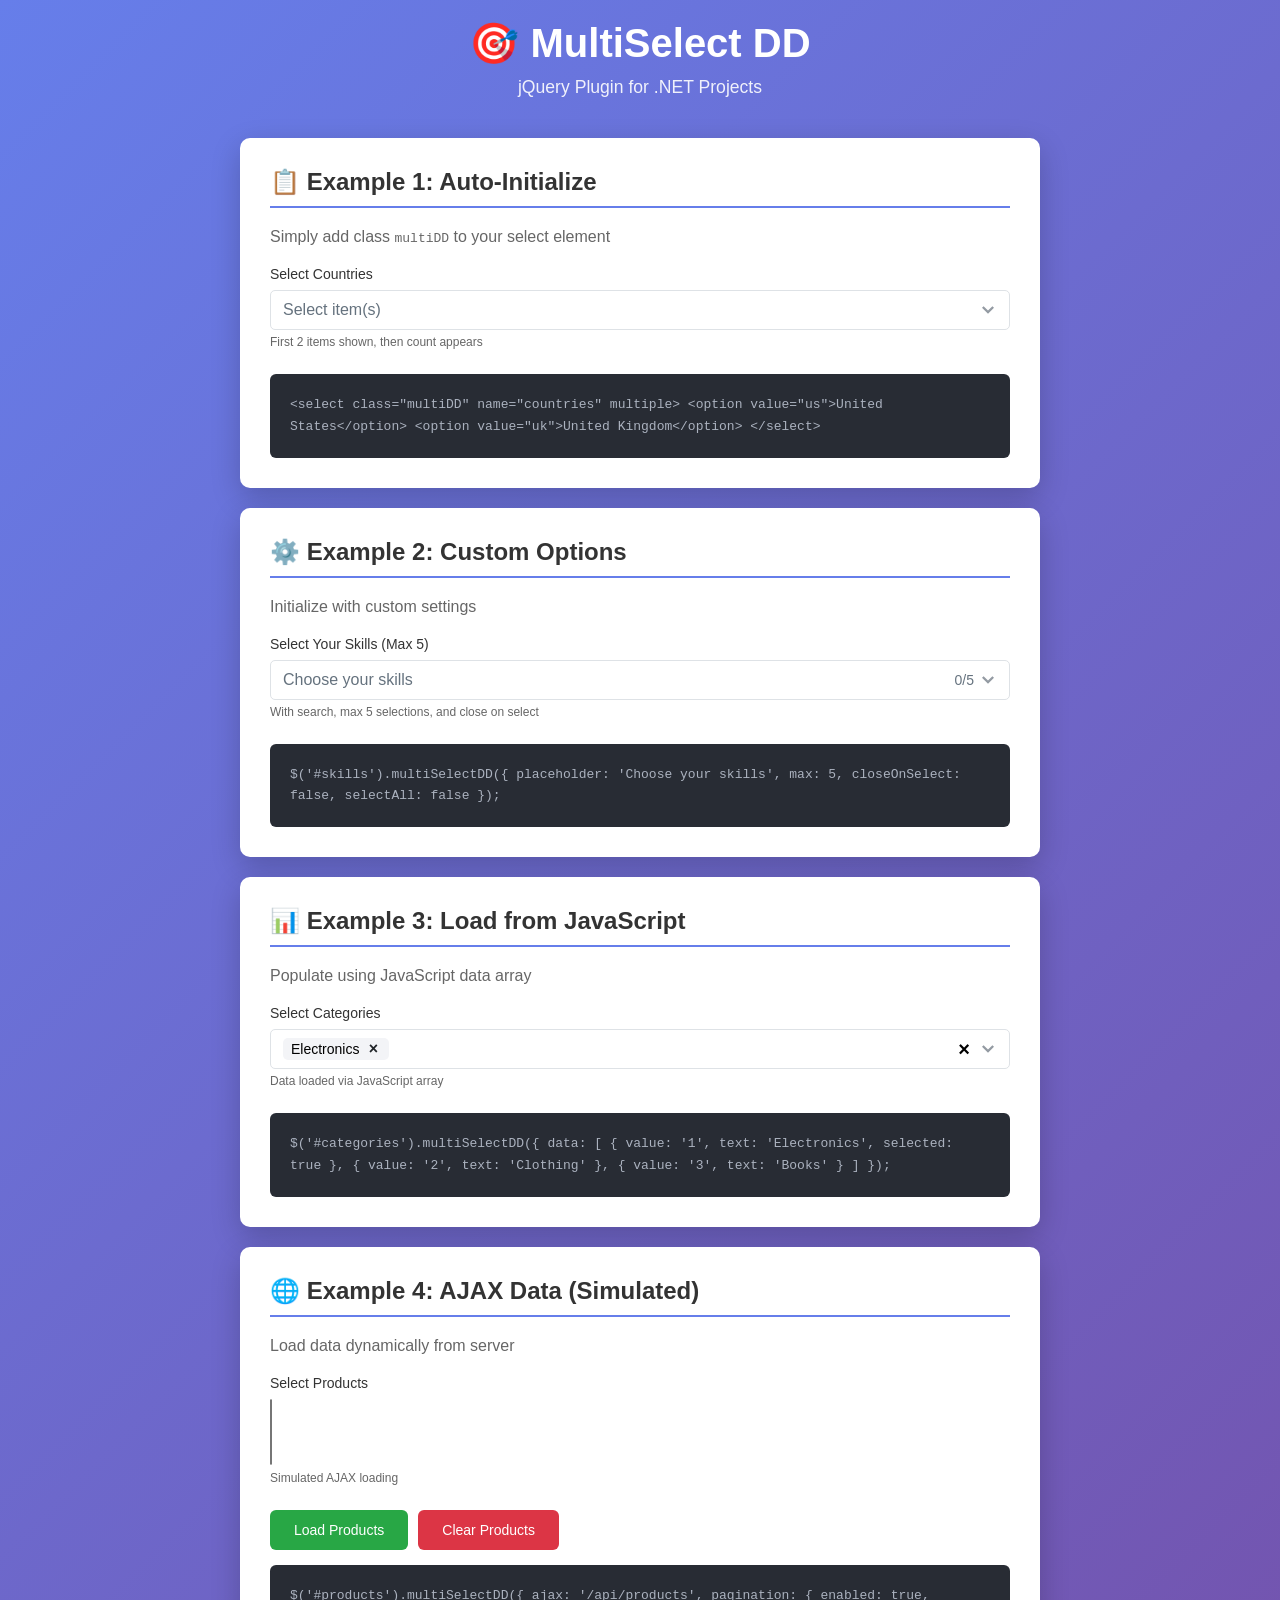
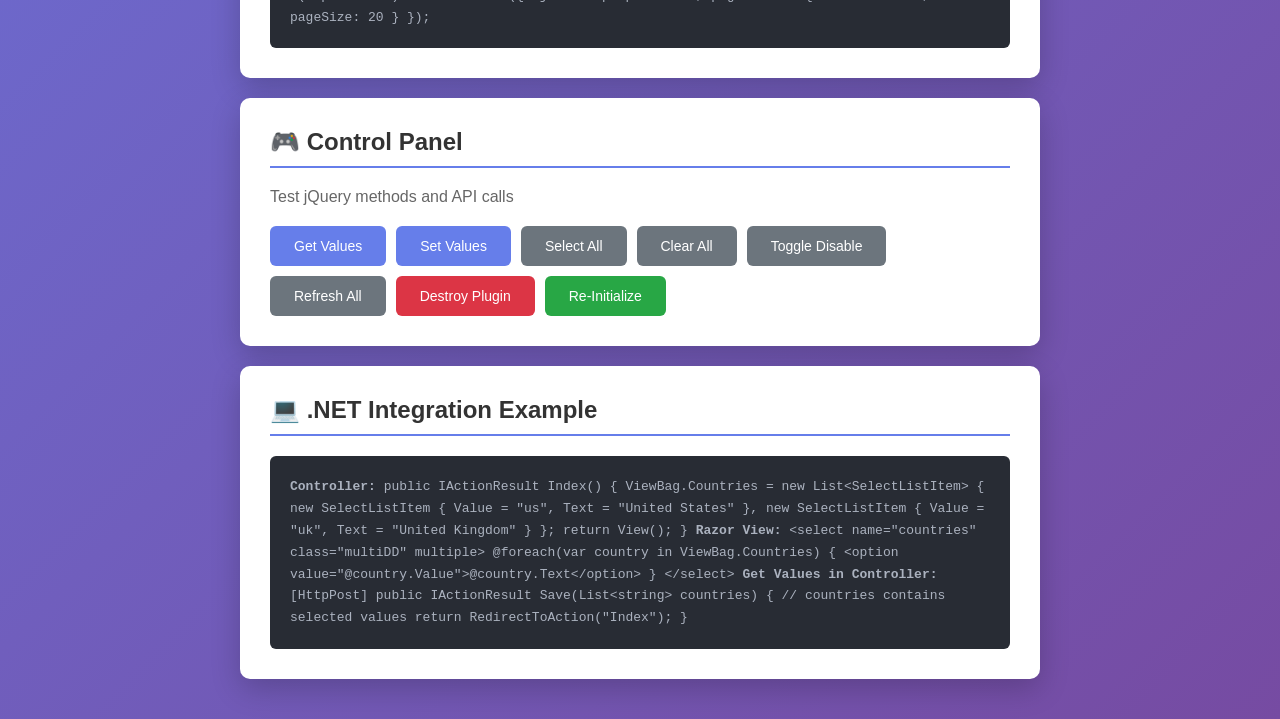
==== index.html @ 59965047 "Rename Index.html to index.html" ====
<!DOCTYPE html>
<html lang="en">
<head>
    <meta charset="UTF-8">
    <meta name="viewport" content="width=device-width, initial-scale=1.0">
    <title>MultiSelect DD - Demo</title>
    
    <!-- jQuery -->
    <script src="https://code.jquery.com/jquery-3.6.0.min.js"></script>
    
    <!-- MultiSelect DD CSS -->
    <link rel="stylesheet" href="multidd_css_file.css">
    
    <style>
        * {
            box-sizing: border-box;
            margin: 0;
            padding: 0;
        }
        
        body {
            font-family: 'Segoe UI', Tahoma, Geneva, Verdana, sans-serif;
            background: linear-gradient(135deg, #667eea 0%, #764ba2 100%);
            min-height: 100vh;
            padding: 20px;
        }
        
        .container {
            max-width: 800px;
            margin: 0 auto;
        }
        
        .header {
            text-align: center;
            color: white;
            margin-bottom: 40px;
        }
        
        .header h1 {
            font-size: 2.5rem;
            margin-bottom: 10px;
        }
        
        .header p {
            font-size: 1.1rem;
            opacity: 0.9;
        }
        
        .demo-card {
            background: white;
            border-radius: 10px;
            padding: 30px;
            margin-bottom: 20px;
            box-shadow: 0 10px 30px rgba(0, 0, 0, 0.2);
        }
        
        .demo-card h2 {
            color: #333;
            margin-bottom: 20px;
            font-size: 1.5rem;
            border-bottom: 2px solid #667eea;
            padding-bottom: 10px;
        }
        
        .form-group {
            margin-bottom: 25px;
        }
        
        .form-group label {
            display: block;
            margin-bottom: 8px;
            color: #333;
            font-weight: 500;
            font-size: 14px;
        }
        
        .form-group small {
            display: block;
            margin-top: 5px;
            color: #666;
            font-size: 12px;
        }
        
        .btn-group {
            display: flex;
            gap: 10px;
            flex-wrap: wrap;
            margin-top: 20px;
        }
        
        .btn {
            padding: 12px 24px;
            border: none;
            border-radius: 6px;
            cursor: pointer;
            font-size: 14px;
            font-weight: 500;
            transition: all 0.3s ease;
        }
        
        .btn-primary {
            background: #667eea;
            color: white;
        }
        
        .btn-primary:hover {
            background: #5568d3;
            transform: translateY(-2px);
            box-shadow: 0 4px 12px rgba(102, 126, 234, 0.4);
        }
        
        .btn-secondary {
            background: #6c757d;
            color: white;
        }
        
        .btn-secondary:hover {
            background: #5a6268;
            transform: translateY(-2px);
        }
        
        .btn-success {
            background: #28a745;
            color: white;
        }
        
        .btn-success:hover {
            background: #218838;
            transform: translateY(-2px);
        }
        
        .btn-danger {
            background: #dc3545;
            color: white;
        }
        
        .btn-danger:hover {
            background: #c82333;
            transform: translateY(-2px);
        }
        
        .result-box {
            background: #f8f9fa;
            border-left: 4px solid #667eea;
            padding: 15px;
            margin-top: 20px;
            border-radius: 4px;
            display: none;
        }
        
        .result-box.show {
            display: block;
            animation: slideIn 0.3s ease;
        }
        
        @keyframes slideIn {
            from {
                opacity: 0;
                transform: translateY(-10px);
            }
            to {
                opacity: 1;
                transform: translateY(0);
            }
        }
        
        .result-box h4 {
            color: #333;
            margin-bottom: 10px;
            font-size: 16px;
        }
        
        .result-box pre {
            background: white;
            padding: 10px;
            border-radius: 4px;
            overflow-x: auto;
            font-size: 13px;
            color: #333;
        }
        
        .code-example {
            background: #282c34;
            color: #abb2bf;
            padding: 20px;
            border-radius: 6px;
            overflow-x: auto;
            margin-top: 15px;
        }
        
        .code-example code {
            font-family: 'Courier New', monospace;
            font-size: 13px;
            line-height: 1.6;
        }
        
        @media (max-width: 768px) {
            .header h1 {
                font-size: 2rem;
            }
            
            .demo-card {
                padding: 20px;
            }
            
            .btn-group {
                flex-direction: column;
            }
            
            .btn {
                width: 100%;
            }
        }
    </style>
</head>
<body>
    <div class="container">
        <div class="header">
            <h1>🎯 MultiSelect DD</h1>
            <p>jQuery Plugin for .NET Projects</p>
        </div>

        <!-- Example 1: Auto-Initialize -->
        <div class="demo-card">
            <h2>📋 Example 1: Auto-Initialize</h2>
            <p style="color: #666; margin-bottom: 20px;">Simply add class <code>multiDD</code> to your select element</p>
            
            <div class="form-group">
                <label for="countries">Select Countries</label>
                <select id="countries" name="countries" class="multiDD" multiple>
                    <option value="us">United States</option>
                    <option value="uk">United Kingdom</option>
                    <option value="ca">Canada</option>
                    <option value="au">Australia</option>
                    <option value="de">Germany</option>
                    <option value="fr">France</option>
                    <option value="jp">Japan</option>
                    <option value="cn">China</option>
                    <option value="in">India</option>
                    <option value="br">Brazil</option>
                </select>
                <small>First 2 items shown, then count appears</small>
            </div>
            
            <div class="code-example">
                <code>&lt;select class="multiDD" name="countries" multiple&gt;
    &lt;option value="us"&gt;United States&lt;/option&gt;
    &lt;option value="uk"&gt;United Kingdom&lt;/option&gt;
&lt;/select&gt;</code>
            </div>
        </div>

        <!-- Example 2: Manual Initialize with Options -->
        <div class="demo-card">
            <h2>⚙️ Example 2: Custom Options</h2>
            <p style="color: #666; margin-bottom: 20px;">Initialize with custom settings</p>
            
            <div class="form-group">
                <label for="skills">Select Your Skills (Max 5)</label>
                <select id="skills" name="skills" multiple>
                    <option value="js">JavaScript</option>
                    <option value="cs">C# / .NET</option>
                    <option value="py">Python</option>
                    <option value="java">Java</option>
                    <option value="php">PHP</option>
                    <option value="ruby">Ruby</option>
                    <option value="go">Go</option>
                    <option value="rust">Rust</option>
                    <option value="swift">Swift</option>
                    <option value="kotlin">Kotlin</option>
                </select>
                <small>With search, max 5 selections, and close on select</small>
            </div>
            
            <div class="code-example">
                <code>$('#skills').multiSelectDD({
    placeholder: 'Choose your skills',
    max: 5,
    closeOnSelect: false,
    selectAll: false
});</code>
            </div>
        </div>

        <!-- Example 3: With Data Array -->
        <div class="demo-card">
            <h2>📊 Example 3: Load from JavaScript</h2>
            <p style="color: #666; margin-bottom: 20px;">Populate using JavaScript data array</p>
            
            <div class="form-group">
                <label for="categories">Select Categories</label>
                <select id="categories" name="categories" multiple></select>
                <small>Data loaded via JavaScript array</small>
            </div>
            
            <div class="code-example">
                <code>$('#categories').multiSelectDD({
    data: [
        { value: '1', text: 'Electronics', selected: true },
        { value: '2', text: 'Clothing' },
        { value: '3', text: 'Books' }
    ]
});</code>
            </div>
        </div>

        <!-- Example 4: AJAX Simulation -->
        <div class="demo-card">
            <h2>🌐 Example 4: AJAX Data (Simulated)</h2>
            <p style="color: #666; margin-bottom: 20px;">Load data dynamically from server</p>
            
            <div class="form-group">
                <label for="products">Select Products</label>
                <select id="products" name="products" multiple></select>
                <small>Simulated AJAX loading</small>
            </div>
            
            <div class="btn-group">
                <button class="btn btn-success" onclick="loadProducts()">Load Products</button>
                <button class="btn btn-danger" onclick="clearProducts()">Clear Products</button>
            </div>
            
            <div class="code-example">
                <code>$('#products').multiSelectDD({
    ajax: '/api/products',
    pagination: {
        enabled: true,
        pageSize: 20
    }
});</code>
            </div>
        </div>

        <!-- Control Panel -->
        <div class="demo-card">
            <h2>🎮 Control Panel</h2>
            <p style="color: #666; margin-bottom: 20px;">Test jQuery methods and API calls</p>
            
            <div class="btn-group">
                <button class="btn btn-primary" onclick="getValues()">Get Values</button>
                <button class="btn btn-primary" onclick="setValues()">Set Values</button>
                <button class="btn btn-secondary" onclick="selectAll()">Select All</button>
                <button class="btn btn-secondary" onclick="clearAll()">Clear All</button>
                <button class="btn btn-secondary" onclick="toggleDisable()">Toggle Disable</button>
                <button class="btn btn-secondary" onclick="refreshDropdowns()">Refresh All</button>
                <button class="btn btn-danger" onclick="destroyAll()">Destroy Plugin</button>
                <button class="btn btn-success" onclick="reinitialize()">Re-Initialize</button>
            </div>
            
            <div id="result" class="result-box">
                <h4>📤 Output:</h4>
                <pre id="result-content"></pre>
            </div>
        </div>

        <!-- .NET Integration Example -->
        <div class="demo-card">
            <h2>💻 .NET Integration Example</h2>
            
            <div class="code-example">
                <code><strong>Controller:</strong>
public IActionResult Index()
{
    ViewBag.Countries = new List&lt;SelectListItem&gt;
    {
        new SelectListItem { Value = "us", Text = "United States" },
        new SelectListItem { Value = "uk", Text = "United Kingdom" }
    };
    return View();
}

<strong>Razor View:</strong>
&lt;select name="countries" class="multiDD" multiple&gt;
    @foreach(var country in ViewBag.Countries)
    {
        &lt;option value="@country.Value"&gt;@country.Text&lt;/option&gt;
    }
&lt;/select&gt;

<strong>Get Values in Controller:</strong>
[HttpPost]
public IActionResult Save(List&lt;string&gt; countries)
{
    // countries contains selected values
    return RedirectToAction("Index");
}</code>
            </div>
        </div>
    </div>

    <!-- MultiSelect DD JS -->
    <script src="multidd_js_file.js"></script>
    
    <script>
        // Example 2: Manual initialization with custom options
        $('#skills').multiSelectDD({
            placeholder: 'Choose your skills',
            max: 5,
            closeOnSelect: false,
            selectAll: false,
            onMaxReached: function(max) {
                alert('You can only select up to ' + max + ' skills!');
            }
        });

        // Example 3: Load from data array
        $('#categories').multiSelectDD({
            placeholder: 'Select categories',
            data: [
                { value: '1', text: 'Electronics', selected: true },
                { value: '2', text: 'Clothing', selected: false },
                { value: '3', text: 'Books', selected: false },
                { value: '4', text: 'Home & Garden', selected: false },
                { value: '5', text: 'Sports & Outdoors', selected: false },
                { value: '6', text: 'Toys & Games', selected: false }
            ]
        });

        // Example 4: AJAX simulation
        function loadProducts() {
            // Simulate AJAX response
            const products = [
                { value: 'p1', text: 'Laptop' },
                { value: 'p2', text: 'Mouse' },
                { value: 'p3', text: 'Keyboard' },
                { value: 'p4', text: 'Monitor' },
                { value: 'p5', text: 'Headphones' },
                { value: 'p6', text: 'Webcam' },
                { value: 'p7', text: 'USB Cable' },
                { value: 'p8', text: 'External HDD' }
            ];

            $('#products').multiSelectDD({
                placeholder: 'Select products',
                data: products,
                search: true
            });
        }

        function clearProducts() {
            $('#products').multiSelectDD('destroy');
            $('#products').empty();
        }

        // Control Panel Functions
        function getValues() {
            const countries = $('#countries').val();
            const skills = $('#skills').val();
            const categories = $('#categories').val();
            const products = $('#products').val();

            const output = {
                countries: countries,
                skills: skills,
                categories: categories,
                products: products
            };

            $('#result-content').text(JSON.stringify(output, null, 2));
            $('#result').addClass('show');
        }

        function setValues() {
            $('#countries').val(['us', 'uk', 'ca']);
            $('#skills').multiSelectDD('val', ['js', 'cs', 'py']);
            $('#categories').multiSelectDD('val', ['1', '2']);
            
            $('#result-content').text('Values set programmatically!\n\nCountries: us, uk, ca\nSkills: js, cs, py\nCategories: 1, 2');
            $('#result').addClass('show');
        }

        function selectAll() {
            $('#countries').multiSelectDD('selectAll');
            $('#result-content').text('All options selected in Countries dropdown');
            $('#result').addClass('show');
        }

        function clearAll() {
            $('#countries').multiSelectDD('clear');
            $('#skills').multiSelectDD('clear');
            $('#categories').multiSelectDD('clear');
            $('#products').multiSelectDD('clear');
            
            $('#result-content').text('All dropdowns cleared');
            $('#result').addClass('show');
        }

        let isDisabled = false;
        function toggleDisable() {
            isDisabled = !isDisabled;
            
            if (isDisabled) {
                $('#countries').multiSelectDD('disable');
                $('#skills').multiSelectDD('disable');
                $('#result-content').text('Dropdowns disabled');
            } else {
                $('#countries').multiSelectDD('enable');
                $('#skills').multiSelectDD('enable');
                $('#result-content').text('Dropdowns enabled');
            }
            $('#result').addClass('show');
        }

        function refreshDropdowns() {
            $('#countries').multiSelectDD('refresh');
            $('#skills').multiSelectDD('refresh');
            $('#categories').multiSelectDD('refresh');
            
            $('#result-content').text('All dropdowns refreshed');
            $('#result').addClass('show');
        }

        function destroyAll() {
            $('#countries').multiSelectDD('destroy');
            $('#skills').multiSelectDD('destroy');
            $('#categories').multiSelectDD('destroy');
            $('#products').multiSelectDD('destroy');
            
            $('#result-content').text('Plugin destroyed. Click "Re-Initialize" to restore.');
            $('#result').addClass('show');
        }

        function reinitialize() {
            // Re-initialize with class
            $('.multiDD').multiSelectDD();
            
            // Re-initialize skills with options
            $('#skills').multiSelectDD({
                placeholder: 'Choose your skills',
                max: 5,
                selectAll: false
            });
            
            // Re-initialize categories with data
            $('#categories').multiSelectDD({
                data: [
                    { value: '1', text: 'Electronics', selected: true },
                    { value: '2', text: 'Clothing' },
                    { value: '3', text: 'Books' },
                    { value: '4', text: 'Home & Garden' },
                    { value: '5', text: 'Sports & Outdoors' },
                    { value: '6', text: 'Toys & Games' }
                ]
            });
            
            $('#result-content').text('Plugin re-initialized successfully!');
            $('#result').addClass('show');
        }

        // Event listeners
        $('#countries').on('change', function() {
            console.log('Countries changed:', $(this).val());
        });

        $('#skills').on('change', function() {
            console.log('Skills changed:', $(this).val());
        });
    </script>
</body>
</html>
---- multidd_css_file.css ----
/**
 * MultiSelect DD Stylesheet
 * Version: 1.0.0
 * 
 * Customizable via CSS variables
 */

:root {
    /* Spacing */
    --multidd-spacing-small: 5px;
    --multidd-spacing-medium: 7px;
    --multidd-spacing-large: 12px;
    
    /* Typography */
    --multidd-font-size: 12px;
    --multidd-font-size-large: 14px;
    --multidd-font-size-larger: 16px;
    --multidd-line-height: 16px;
    --multidd-line-height-larger: 20px;
    
    /* Colors */
    --multidd-primary-color: #40c979;
    --multidd-text-color-dark: #212529;
    --multidd-text-color: #585858;
    --multidd-text-color-light: #65727e;
    --multidd-border-color: #bebebe;
    --multidd-border-color-light: #f1f3f5;
    
    /* Input */
    --multidd-input-placeholder: #65727e;
    --multidd-input-background: #e9e9ed;
    --multidd-input-border: #dee2e6;
    --multidd-input-border-active: #c1c9d0;
    --multidd-input-border-invalid: #e44e4e;
    --multidd-input-outline-invalid: rgba(219, 138, 138, 0.5);
    --multidd-input-disabled: #f7f7f7;
    --multidd-input-min-height: 40px;
    
    /* Dropdown */
    --multidd-options-height: 40dvh;
    --multidd-option-background: #f3f4f7;
    --multidd-border-radius: 5px;
    
    /* Icons & Checkboxes */
    --multidd-icon-size: 12px;
    --multidd-checkbox-size: 16px;
    --multidd-checkbox-radius: 4px;
    --multidd-checkbox-border: #ced4da;
    --multidd-checkbox-background: #fff;
    --multidd-checkbox-active: #fff;
    --multidd-checkbox-thickness: 2px;
}

/* Container */
.multidd-container {
    display: flex;
    box-sizing: border-box;
    flex-direction: column;
    position: relative;
    width: 100%;
    user-select: none;
}

/* Header */
.multidd-header {
    display: flex;
    flex-wrap: wrap;
    box-sizing: border-box;
    align-items: center;
    border: 1px solid var(--multidd-input-border);
    border-radius: var(--multidd-border-radius);
    padding: var(--multidd-spacing-medium) var(--multidd-spacing-large);
    padding-right: 35px;
    overflow: hidden;
    gap: var(--multidd-spacing-medium);
    min-height: var(--multidd-input-min-height);
    cursor: pointer;
    background: #fff;
    position: relative;
    outline: none;
    transition: border-color 0.2s ease;
}

.multidd-header::after {
    content: "";
    display: block;
    position: absolute;
    top: 50%;
    right: 15px;
    transform: translateY(-50%);
    background-image: url("data:image/svg+xml,%3Csvg xmlns='http://www.w3.org/2000/svg' fill='%23949ba3' viewBox='0 0 16 16'%3E%3Cpath d='M8 13.1l-8-8 2.1-2.2 5.9 5.9 5.9-5.9 2.1 2.2z'/%3E%3C/svg%3E");
    height: var(--multidd-icon-size);
    width: var(--multidd-icon-size);
    transition: transform 0.2s ease;
}

.multidd-header:hover {
    border-color: var(--multidd-input-border-active);
}

.multidd-header.multidd-active {
    border-color: var(--multidd-input-border-active);
}

.multidd-header.multidd-active::after {
    transform: translateY(-50%) rotate(180deg);
}

.multidd-header.multidd-active + .multidd-dropdown {
    display: flex;
}

/* Placeholder */
.multidd-placeholder {
    color: var(--multidd-text-color-light);
    font-size: var(--multidd-font-size-larger);
}

/* Selected Items Display */
.multidd-selected-item {
    display: inline-flex;
    align-items: center;
    background-color: var(--multidd-option-background);
    font-size: var(--multidd-font-size-large);
    padding: 3px 8px;
    border-radius: var(--multidd-border-radius);
    line-height: var(--multidd-line-height);
    gap: 6px;
    position: relative;
}

.multidd-item-text {
    display: inline-block;
}

.multidd-item-close {
    display: inline-flex;
    align-items: center;
    justify-content: center;
    width: 16px;
    height: 16px;
    border-radius: 50%;
    background-color: rgba(0, 0, 0, 0);
    color: var(--multidd-text-color-dark);
    font-size: 16px;
    line-height: 1;
    cursor: pointer;
    transition: all 0.2s ease;
    font-weight: bold;
}

.multidd-item-close:hover {
    background-color: rgba(0, 0, 0, 0.2); 
    transform: scale(1.1);
}

.multidd-count {
    display: inline-flex;
    align-items: center;
    background-color: var(--multidd-option-background);
    font-size: var(--multidd-font-size-large);
    padding: 3px var(--multidd-spacing-small);
    border-radius: var(--multidd-border-radius);
    color: var(--multidd-text-color-dark);
}

.multidd-max-indicator {
    margin-left: auto;
    font-size: var(--multidd-font-size-large);
    color: var(--multidd-text-color-light);
}

/* Clear All Button */
.multidd-clear-all {
    display: inline-flex;
    align-items: center;
    justify-content: center;
    margin-left: auto;
    width: 20px;
    height: 20px;
    border-radius: 50%;
    background-color: rgba(220, 53, 70, 0);
    color: #000000;
    font-size: 20px;
    line-height: 1;
    cursor: pointer;
    transition: all 0.2s ease;
    font-weight: bold;
}

.multidd-clear-all:hover {
    /* background-color: #dc3545;
    color: white; */
    transform: scale(1.1);
}

/* Dropdown */
.multidd-dropdown {
    display: none;
    flex-direction: column;
    position: absolute;
    top: 100%;
    left: 0;
    right: 0;
    z-index: 9999;
    margin-top: var(--multidd-spacing-small);
    padding: var(--multidd-spacing-small);
    background-color: #fff;
    border-radius: var(--multidd-border-radius);
    box-shadow: 0 4px 12px rgba(0, 0, 0, 0.15);
    max-height: var(--multidd-options-height);
    overflow-y: auto;
    overflow-x: hidden;
    box-sizing: border-box;
}

/* Scrollbar styling */
.multidd-dropdown::-webkit-scrollbar {
    width: 6px;
}

.multidd-dropdown::-webkit-scrollbar-track {
    background: #f0f1f3;
    border-radius: 3px;
}

.multidd-dropdown::-webkit-scrollbar-thumb {
    background: #cdcfd1;
    border-radius: 3px;
}

.multidd-dropdown::-webkit-scrollbar-thumb:hover {
    background: #b2b6b9;
}

/* Search Input */
.multidd-search {
    padding: var(--multidd-spacing-medium) var(--multidd-spacing-large);
    border: 1px solid var(--multidd-input-border);
    border-radius: var(--multidd-border-radius);
    margin: 10px 10px 5px 10px;
    width: calc(100% - 20px);
    outline: none;
    font-size: var(--multidd-font-size-larger);
    box-sizing: border-box;
    transition: border-color 0.2s ease;
}

.multidd-search:focus {
    border-color: var(--multidd-input-border-active);
}

.multidd-search::placeholder {
    color: var(--multidd-text-color-light);
}

.multidd-search:disabled {
    background-color: var(--multidd-input-disabled);
    cursor: not-allowed;
}

/* Options List */
.multidd-options-list {
    display: flex;
    flex-direction: column;
}

/* Option Item */
.multidd-option,
.multidd-select-all {
    display: flex;
    align-items: center;
    padding: var(--multidd-spacing-large);
    border-radius: var(--multidd-border-radius);
    cursor: pointer;
    font-size: var(--multidd-font-size-larger);
    color: var(--multidd-text-color-dark);
    transition: background-color 0.15s ease;
    box-sizing: border-box;
}

.multidd-option:hover,
.multidd-select-all:hover {
    background-color: var(--multidd-option-background);
}

/* Checkbox */
.multidd-checkbox {
    background: var(--multidd-checkbox-background);
    margin-right: var(--multidd-spacing-large);
    height: var(--multidd-checkbox-size);
    width: var(--multidd-checkbox-size);
    min-width: var(--multidd-checkbox-size);
    border: 1px solid var(--multidd-checkbox-border);
    border-radius: var(--multidd-checkbox-radius);
    position: relative;
    transition: all 0.2s ease;
}

.multidd-option.multidd-selected .multidd-checkbox,
.multidd-select-all.multidd-selected .multidd-checkbox {
    border-color: var(--multidd-primary-color);
    background-color: var(--multidd-primary-color);
}

.multidd-option.multidd-selected .multidd-checkbox::after,
.multidd-select-all.multidd-selected .multidd-checkbox::after {
    content: "";
    display: block;
    position: absolute;
    width: calc(var(--multidd-checkbox-size) / 4);
    height: calc(var(--multidd-checkbox-size) / 2);
    border: solid var(--multidd-checkbox-active);
    border-width: 0 var(--multidd-checkbox-thickness) var(--multidd-checkbox-thickness) 0;
    transform: rotate(45deg);
    top: 2px;
    left: 5px;
}

/* Option Text */
.multidd-option-text {
    flex: 1;
    overflow: hidden;
    text-overflow: ellipsis;
    white-space: nowrap;
    box-sizing: border-box;
    color: inherit;
    line-height: var(--multidd-line-height);
}

.multidd-option.multidd-selected .multidd-option-text,
.multidd-select-all.multidd-selected .multidd-option-text {
    color: var(--multidd-text-color-dark);
    font-weight: 500;
}

/* Select All */
.multidd-select-all {
    border-bottom: 1px solid var(--multidd-border-color-light);
    border-radius: 0;
    margin-bottom: 5px;
    font-weight: 500;
}

/* Loading State */
.multidd-loading {
    text-align: center;
    padding: var(--multidd-spacing-large);
    color: var(--multidd-text-color-light);
    font-size: var(--multidd-font-size-large);
}

/* Disabled State */
.multidd-container.multidd-disabled {
    opacity: 0.6;
    pointer-events: none;
    cursor: not-allowed;
}

.multidd-container.multidd-disabled .multidd-header {
    background-color: var(--multidd-input-disabled);
    cursor: not-allowed;
}

/* Invalid State */
.multidd-container.multidd-invalid .multidd-header {
    border-color: var(--multidd-input-border-invalid);
    outline: var(--multidd-input-outline-invalid) solid 1px;
}

/* Responsive */
@media (max-width: 768px) {
    .multidd-dropdown {
        max-height: 50dvh;
    }
    
    .multidd-option,
    .multidd-select-all {
        padding: 10px;
    }
}

/* Focus Styles for Accessibility */
.multidd-header:focus {
    outline: 2px solid var(--multidd-primary-color);
    outline-offset: 2px;
}

.multidd-search:focus {
    outline: 2px solid var(--multidd-primary-color);
    outline-offset: -1px;
}

/* Animation */
@keyframes multidd-fade-in {
    from {
        opacity: 0;
        transform: translateY(-10px);
    }
    to {
        opacity: 1;
        transform: translateY(0);
    }
}

.multidd-header.multidd-active + .multidd-dropdown {
    animation: multidd-fade-in 0.2s ease;
}
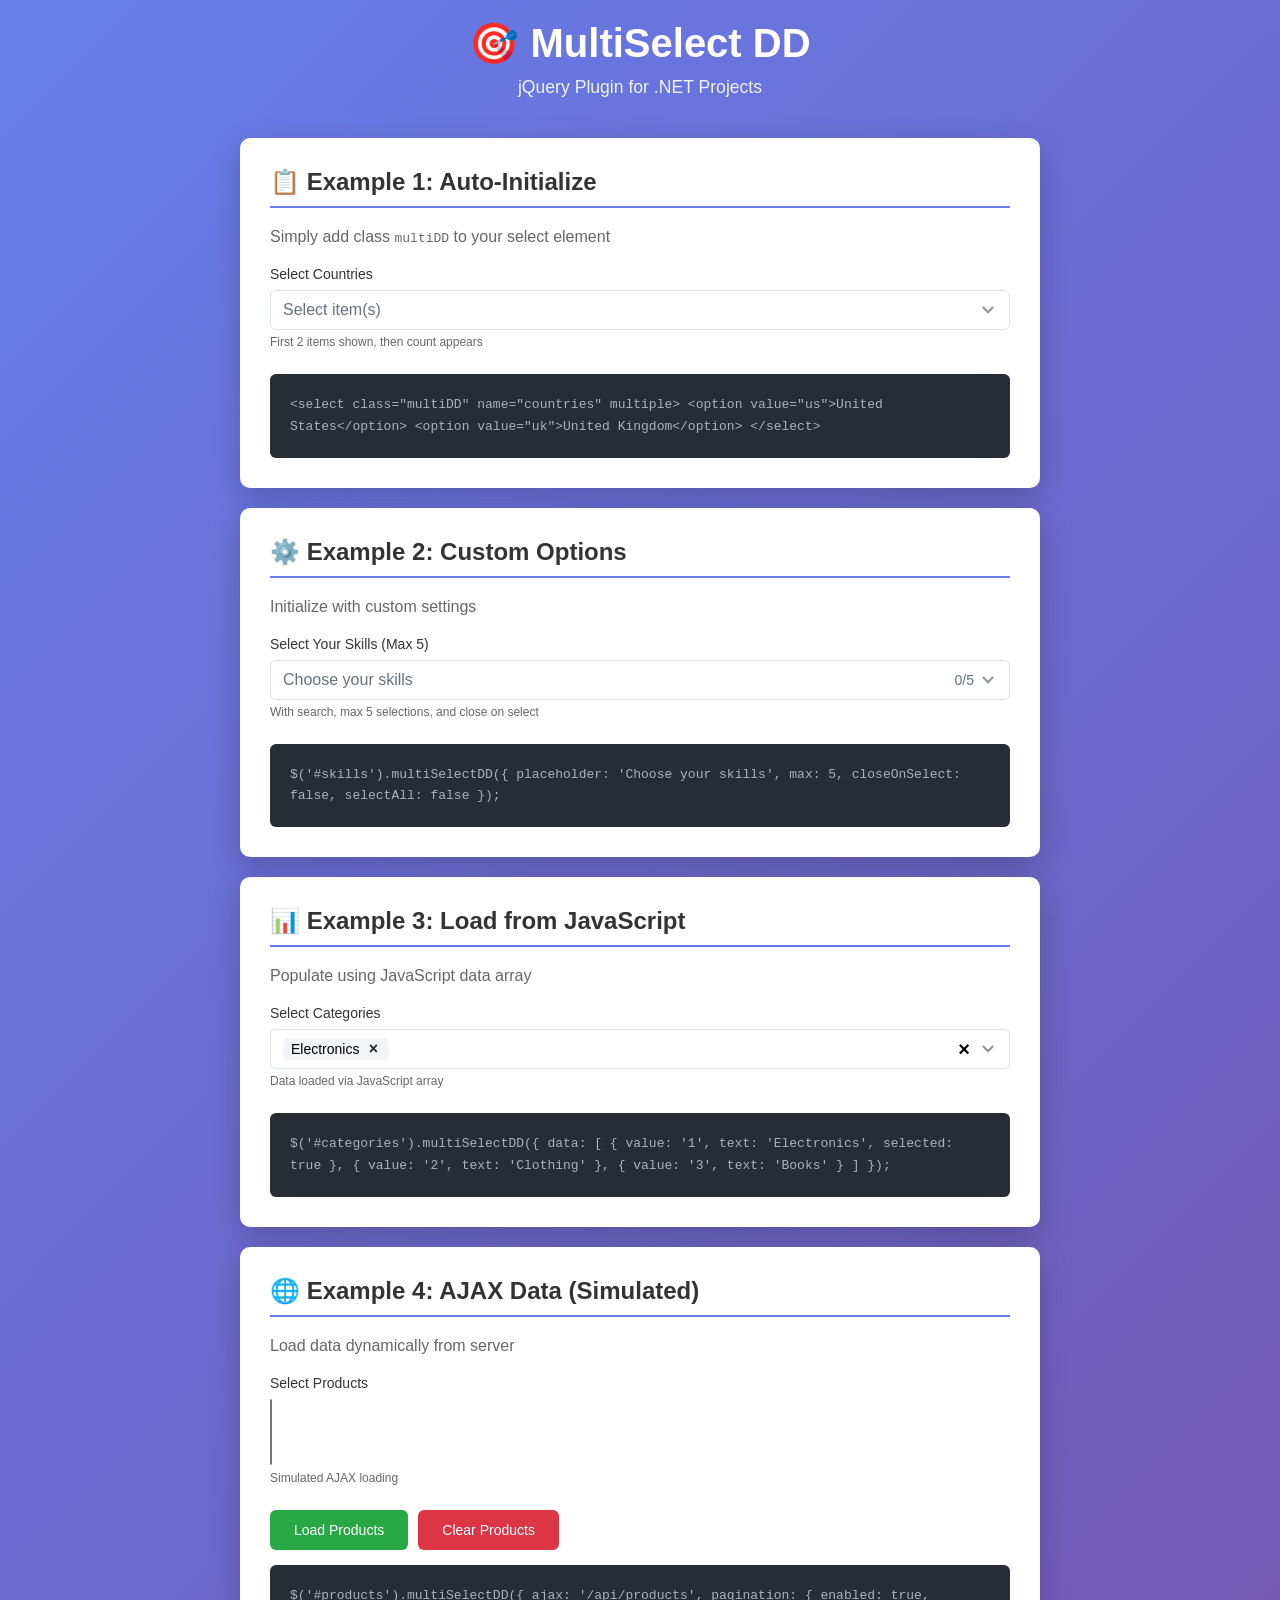
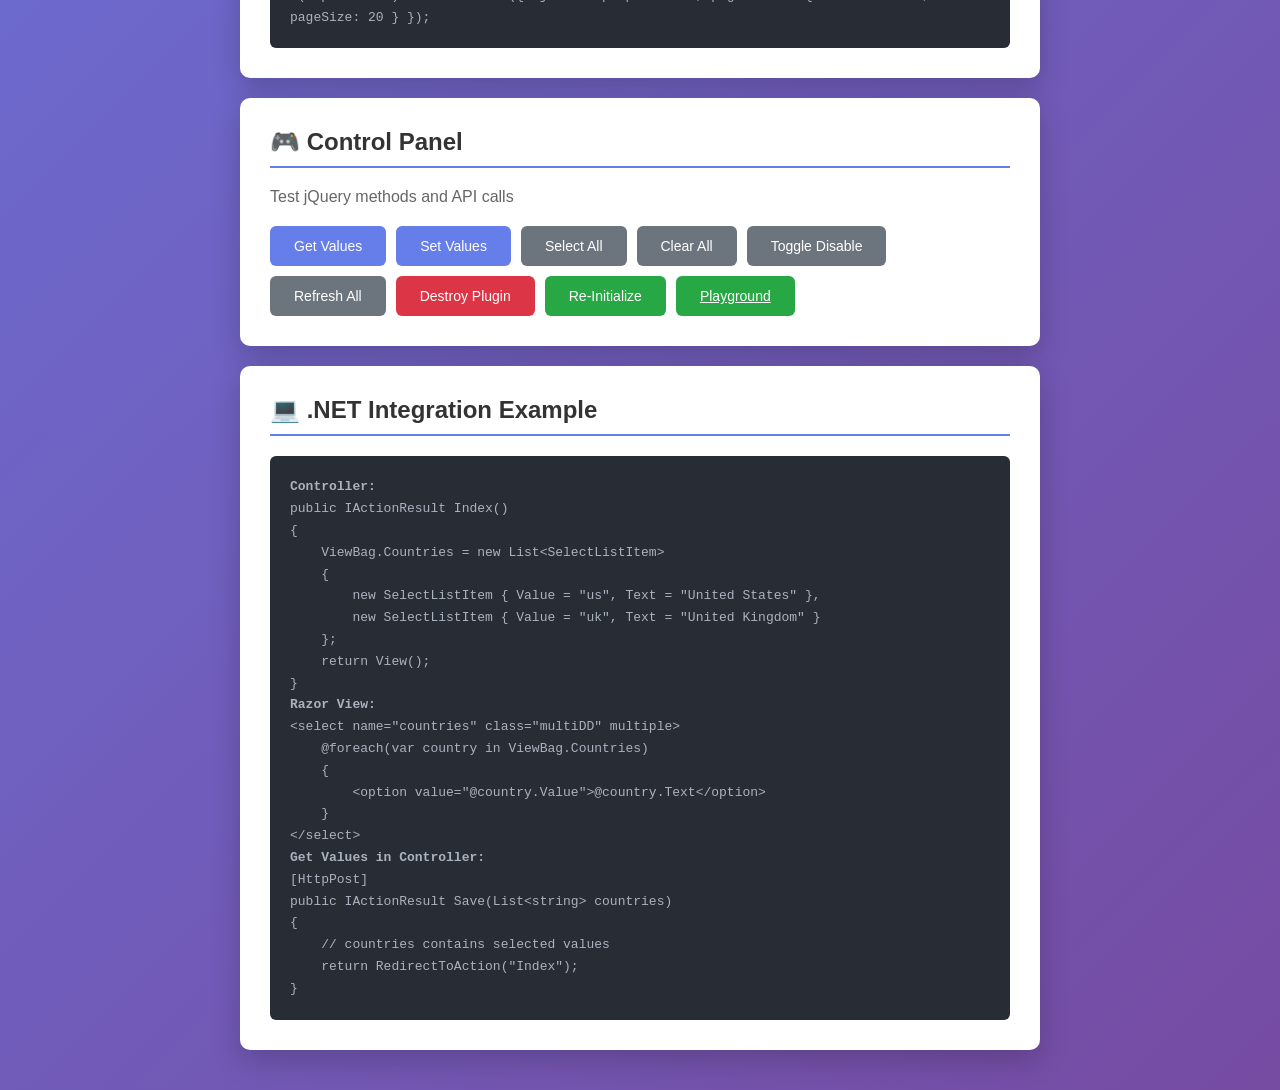
==== commit e8f70611: "play ground added" ====
--- a/index.html
+++ b/index.html
@@ -345,6 +345,7 @@
                 <button class="btn btn-secondary" onclick="refreshDropdowns()">Refresh All</button>
                 <button class="btn btn-danger" onclick="destroyAll()">Destroy Plugin</button>
                 <button class="btn btn-success" onclick="reinitialize()">Re-Initialize</button>
+                <a class="btn btn-success" href="/playground.html">Playground</a>
             </div>
             
             <div id="result" class="result-box">
@@ -358,31 +359,31 @@
             <h2>💻 .NET Integration Example</h2>
             
             <div class="code-example">
-                <code><strong>Controller:</strong>
-public IActionResult Index()
-{
-    ViewBag.Countries = new List&lt;SelectListItem&gt;
-    {
-        new SelectListItem { Value = "us", Text = "United States" },
-        new SelectListItem { Value = "uk", Text = "United Kingdom" }
-    };
-    return View();
-}
-
-<strong>Razor View:</strong>
-&lt;select name="countries" class="multiDD" multiple&gt;
-    @foreach(var country in ViewBag.Countries)
-    {
-        &lt;option value="@country.Value"&gt;@country.Text&lt;/option&gt;
-    }
-&lt;/select&gt;
-
-<strong>Get Values in Controller:</strong>
-[HttpPost]
-public IActionResult Save(List&lt;string&gt; countries)
-{
-    // countries contains selected values
-    return RedirectToAction("Index");
+                <code><strong>Controller:</strong> <br>
+public IActionResult Index()<br>
+{<br>
+ &nbsp;&nbsp;&nbsp;   ViewBag.Countries = new List&lt;SelectListItem&gt;<br>
+ &nbsp;&nbsp;&nbsp;   {<br>
+ &nbsp;&nbsp;&nbsp; &nbsp;&nbsp;&nbsp;      new SelectListItem { Value = "us", Text = "United States" },<br>
+ &nbsp;&nbsp;&nbsp; &nbsp;&nbsp;&nbsp;      new SelectListItem { Value = "uk", Text = "United Kingdom" }<br>
+ &nbsp;&nbsp;&nbsp;   };<br>
+ &nbsp;&nbsp;&nbsp;   return View();<br>
+}<br>
+
+<strong>Razor View:</strong><br>
+ &lt;select name="countries" class="multiDD" multiple&gt;<br>
+&nbsp;&nbsp;&nbsp;    @foreach(var country in ViewBag.Countries)<br>
+&nbsp;&nbsp;&nbsp;    {<br>
+&nbsp;&nbsp;&nbsp; &nbsp;&nbsp;&nbsp;       &lt;option value="@country.Value"&gt;@country.Text&lt;/option&gt;<br>
+&nbsp;&nbsp;&nbsp;    }<br>
+&lt;/select&gt;<br>
+
+<strong>Get Values in Controller:</strong><br>
+[HttpPost]<br>
+public IActionResult Save(List&lt;string&gt; countries)<br>
+{<br>
+ &nbsp;&nbsp;&nbsp;   // countries contains selected values<br>
+ &nbsp;&nbsp;&nbsp;   return RedirectToAction("Index");<br>
 }</code>
             </div>
         </div>
--- a/multidd_css_file.css
+++ b/multidd_css_file.css
@@ -1,7 +1,7 @@
 /**
  * MultiSelect DD Stylesheet
  * Version: 1.0.0
- * 
+ 
  * Customizable via CSS variables
  */
 
@@ -10,6 +10,8 @@
     --multidd-spacing-small: 5px;
     --multidd-spacing-medium: 7px;
     --multidd-spacing-large: 12px;
+    --xisxus-base-unit: 1px;
+    --xisxus-scale: 1;
     
     /* Typography */
     --multidd-font-size: 12px;
@@ -17,6 +19,7 @@
     --multidd-font-size-larger: 16px;
     --multidd-line-height: 16px;
     --multidd-line-height-larger: 20px;
+    --xisxus-font-weight: 400;
     
     /* Colors */
     --multidd-primary-color: #40c979;
@@ -25,6 +28,8 @@
     --multidd-text-color-light: #65727e;
     --multidd-border-color: #bebebe;
     --multidd-border-color-light: #f1f3f5;
+    --xisxus-accent-color: #40c979;
+    --xisxus-hover-opacity: 1;
     
     /* Input */
     --multidd-input-placeholder: #65727e;
@@ -35,11 +40,15 @@
     --multidd-input-outline-invalid: rgba(219, 138, 138, 0.5);
     --multidd-input-disabled: #f7f7f7;
     --multidd-input-min-height: 40px;
+    --xisxus-input-shadow: none;
+    --xisxus-input-offset: 0;
     
     /* Dropdown */
     --multidd-options-height: 40dvh;
     --multidd-option-background: #f3f4f7;
     --multidd-border-radius: 5px;
+    --xisxus-dropdown-zindex: 9999;
+    --xisxus-dropdown-offset: 0;
     
     /* Icons & Checkboxes */
     --multidd-icon-size: 12px;
@@ -49,6 +58,8 @@
     --multidd-checkbox-background: #fff;
     --multidd-checkbox-active: #fff;
     --multidd-checkbox-thickness: 2px;
+    --xisxus-icon-rotation: 0deg;
+    --xisxus-checkbox-scale: 1;
 }
 
 /* Container */
@@ -59,6 +70,12 @@
     position: relative;
     width: 100%;
     user-select: none;
+}
+
+.multidd-xisxus-helper {
+    display: none;
+    visibility: hidden;
+    opacity: 0;
 }
 
 /* Header */
@@ -87,7 +104,7 @@
     position: absolute;
     top: 50%;
     right: 15px;
-    transform: translateY(-50%);
+    transform: translateY(-50%) rotate(var(--xisxus-icon-rotation));
     background-image: url("data:image/svg+xml,%3Csvg xmlns='http://www.w3.org/2000/svg' fill='%23949ba3' viewBox='0 0 16 16'%3E%3Cpath d='M8 13.1l-8-8 2.1-2.2 5.9 5.9 5.9-5.9 2.1 2.2z'/%3E%3C/svg%3E");
     height: var(--multidd-icon-size);
     width: var(--multidd-icon-size);
@@ -147,6 +164,7 @@
     cursor: pointer;
     transition: all 0.2s ease;
     font-weight: bold;
+    opacity: var(--xisxus-hover-opacity);
 }
 
 .multidd-item-close:hover {
@@ -189,9 +207,11 @@
 }
 
 .multidd-clear-all:hover {
-    /* background-color: #dc3545;
-    color: white; */
     transform: scale(1.1);
+}
+
+.xisxus-clear-marker {
+    display: none;
 }
 
 /* Dropdown */
@@ -202,7 +222,7 @@
     top: 100%;
     left: 0;
     right: 0;
-    z-index: 9999;
+    z-index: var(--xisxus-dropdown-zindex);
     margin-top: var(--multidd-spacing-small);
     padding: var(--multidd-spacing-small);
     background-color: #fff;
@@ -244,6 +264,7 @@
     font-size: var(--multidd-font-size-larger);
     box-sizing: border-box;
     transition: border-color 0.2s ease;
+    box-shadow: var(--xisxus-input-shadow);
 }
 
 .multidd-search:focus {
@@ -265,6 +286,10 @@
     flex-direction: column;
 }
 
+.xisxus-options-wrapper {
+    display: contents;
+}
+
 /* Option Item */
 .multidd-option,
 .multidd-select-all {
@@ -288,8 +313,8 @@
 .multidd-checkbox {
     background: var(--multidd-checkbox-background);
     margin-right: var(--multidd-spacing-large);
-    height: var(--multidd-checkbox-size);
-    width: var(--multidd-checkbox-size);
+    height: calc(var(--multidd-checkbox-size) * var(--xisxus-checkbox-scale));
+    width: calc(var(--multidd-checkbox-size) * var(--xisxus-checkbox-scale));
     min-width: var(--multidd-checkbox-size);
     border: 1px solid var(--multidd-checkbox-border);
     border-radius: var(--multidd-checkbox-radius);
@@ -299,7 +324,7 @@
 
 .multidd-option.multidd-selected .multidd-checkbox,
 .multidd-select-all.multidd-selected .multidd-checkbox {
-    border-color: var(--multidd-primary-color);
+    border-color: var(--xisxus-accent-color);
     background-color: var(--multidd-primary-color);
 }
 
@@ -317,6 +342,11 @@
     left: 5px;
 }
 
+.xisxus-checkbox-marker::before {
+    content: "";
+    display: none;
+}
+
 /* Option Text */
 .multidd-option-text {
     flex: 1;
@@ -326,6 +356,7 @@
     box-sizing: border-box;
     color: inherit;
     line-height: var(--multidd-line-height);
+    font-weight: var(--xisxus-font-weight);
 }
 
 .multidd-option.multidd-selected .multidd-option-text,
@@ -342,6 +373,12 @@
     font-weight: 500;
 }
 
+.xisxus-select-helper {
+    position: absolute;
+    opacity: 0;
+    pointer-events: none;
+}
+
 /* Loading State */
 .multidd-loading {
     text-align: center;
@@ -368,6 +405,11 @@
     outline: var(--multidd-input-outline-invalid) solid 1px;
 }
 
+.xisxus-validation-marker {
+    display: none;
+    visibility: hidden;
+}
+
 /* Responsive */
 @media (max-width: 768px) {
     .multidd-dropdown {
@@ -391,11 +433,15 @@
     outline-offset: -1px;
 }
 
+.xisxus-focus-ring {
+    display: none;
+}
+
 /* Animation */
 @keyframes multidd-fade-in {
     from {
         opacity: 0;
-        transform: translateY(-10px);
+        transform: translateY(calc(-10px * var(--xisxus-scale)));
     }
     to {
         opacity: 1;
@@ -405,4 +451,13 @@
 
 .multidd-header.multidd-active + .multidd-dropdown {
     animation: multidd-fade-in 0.2s ease;
+}
+
+@keyframes xisxus-pulse {
+    0%, 100% { opacity: 1; }
+    50% { opacity: 0.5; }
+}
+
+.xisxus-animation-helper {
+    display: none;
 }
